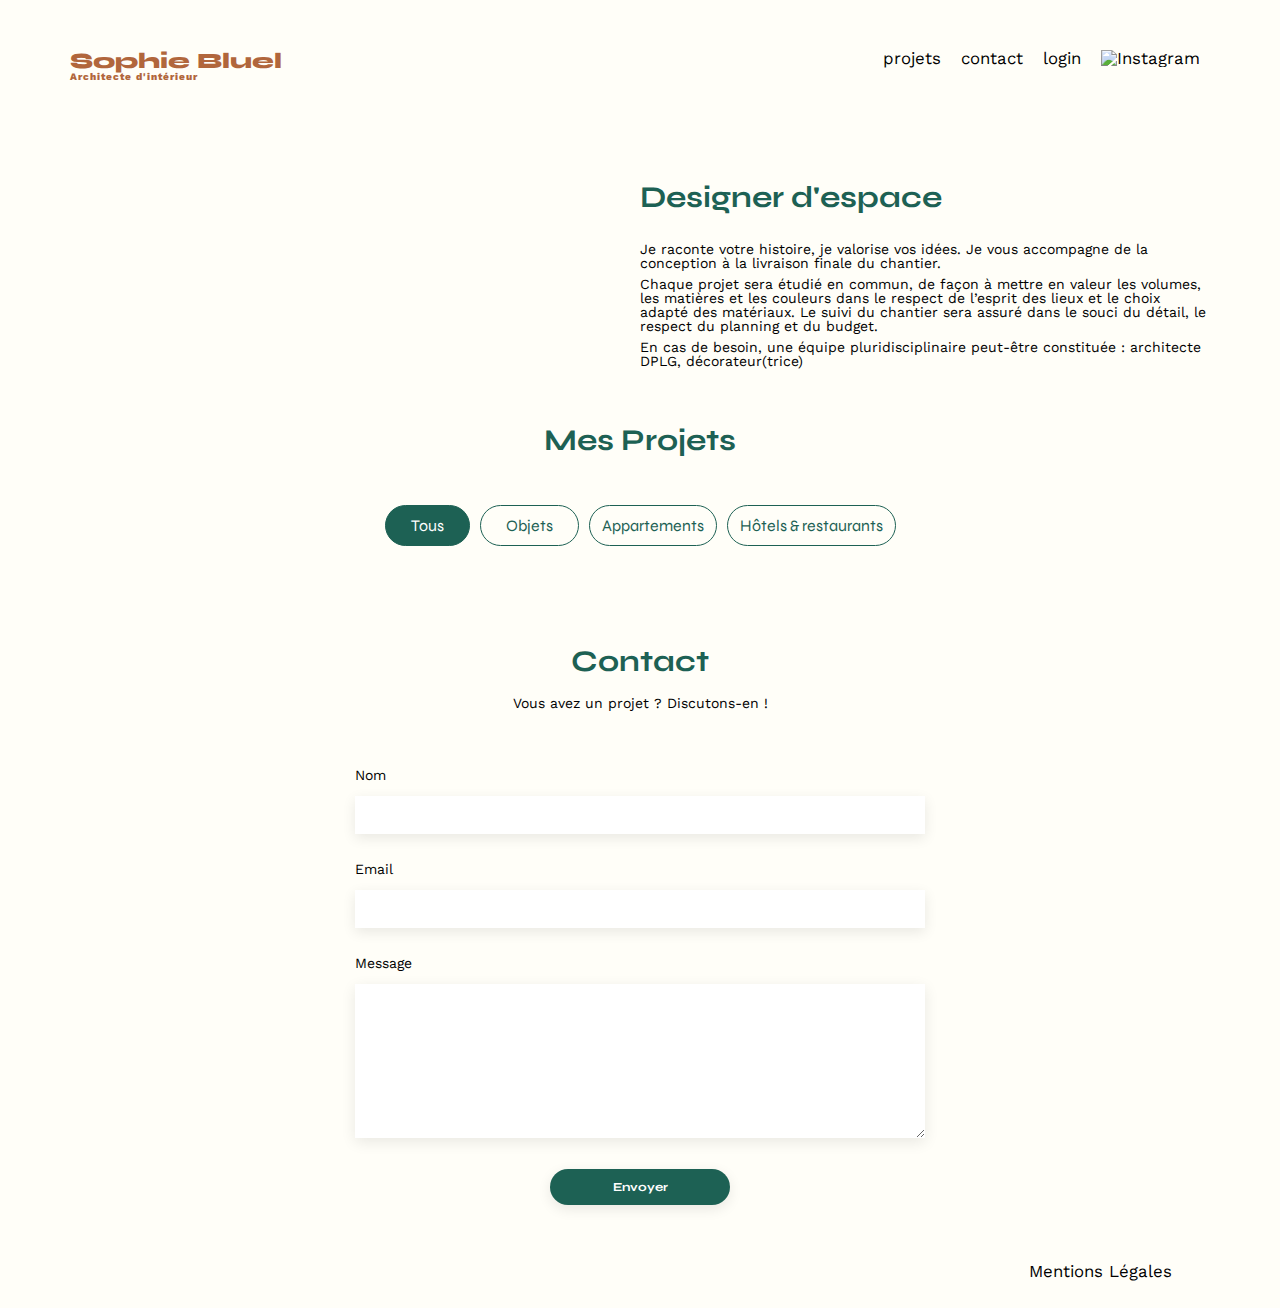
==== FrontEnd/index.html @ 12a9fc30 "Amélioration de la fonction de tri, intégration de la page de login, modifications mineures sur CSS " ====
<!DOCTYPE html>
<html lang="fr">
<head>
	<meta charset="UTF-8">
	<title>Sophie Bluel - Architecte d'intérieur</title>
	<meta name="viewport" content="width=device-width, initial-scale=1.0">
	<link rel="preconnect" href="https://fonts.googleapis.com">
	<link rel="preconnect" href="https://fonts.gstatic.com" crossorigin>
	<link href="https://fonts.googleapis.com/css2?family=Syne:wght@700;800&family=Work+Sans&display=swap" rel="stylesheet">
	<meta name="description" content="">
	<link rel="stylesheet" href="./assets/style.css">

	<!-- <script type="module" src="./scripts/main.js"></script> -->
    <script src="scripts/main.js"></script>

</head>
<body>
<header>
	<h1>Sophie Bluel <span>Architecte d'intérieur</span></h1>
	<nav>
		<ul>
			<a href="#projectAnchor"><li>projets</li></a>
			<a href="#contactAnchor"><li>contact</li></a>
			<a href="login.html"><li>login</li></a>
			<li><img src="./assets/icons/instagram.png" alt="Instagram"></li>
		</ul>
	</nav>
</header>
<main>
	<section id="introduction">
		<figure>
			<img src="./assets/images/sophie-bluel.png" alt="">
		</figure>
		<article>
			<h2>Designer d'espace</h2>
			<p>Je raconte votre histoire, je valorise vos idées. Je vous accompagne de la conception à la livraison finale du chantier.</p>
			<p>Chaque projet sera étudié en commun, de façon à mettre en valeur les volumes, les matières et les couleurs dans le respect de l’esprit des lieux et le choix adapté des matériaux. Le suivi du chantier sera assuré dans le souci du détail, le respect du planning et du budget.</p>
			<p>En cas de besoin, une équipe pluridisciplinaire peut-être constituée : architecte DPLG, décorateur(trice)</p>
		</article>
	</section>
	<section id="portfolio">
		<h2 id="projectAnchor">Mes Projets</h2>
		<div class="filter">
			<button class="filterBtn filterBtnSmall" onclick="filterProjectBtn('Tous')">Tous</button>
			<button class="filterBtn filterBtnSmall" onclick="filterProjectBtn('Objets')">Objets</button>
			<button class="filterBtn filterBtnLarge" onclick="filterProjectBtn('Appartements')">Appartements</button>
			<button class="filterBtn filterBtnLarge" onclick="filterProjectBtn('Hôtels & restaurants')">Hôtels & restaurants</button>
		</div>
		<div class="gallery">
		</div>
	</section>
	<section id="contact">
		<h2 id="contactAnchor">Contact</h2>
		<p>Vous avez un projet ? Discutons-en !</p>
		<form action="#" method="post">
			<label for="name">Nom</label>
			<input type="text" name="name" id="name" autocomplete="on">
			<label for="email">Email</label>
			<input type="email" name="email" id="email" autocomplete="on">
			<label for="message">Message</label>
			<textarea name="message" id="message" cols="30" rows="10"></textarea>
			<input type="submit" value="Envoyer">
		</form>
	</section>
</main>

<footer>
	<nav>
		<ul>
			<li>Mentions Légales</li>
		</ul>
	</nav>
</footer>
</body>
</html>
---- FrontEnd/assets/style.css ----
/* http://meyerweb.com/eric/tools/css/reset/
   v2.0 | 20110126
   License: none (public domain)
*/

html, body, div, span, applet, object, iframe,
h1, h2, h3, h4, h5, h6, p, blockquote, pre,
a, abbr, acronym, address, big, cite, code,
del, dfn, em, img, ins, kbd, q, s, samp,
small, strike, strong, sub, sup, tt, var,
b, u, i, center,
dl, dt, dd, ol, ul, li,
fieldset, form, label, legend,
table, caption, tbody, tfoot, thead, tr, th, td,
article, aside, canvas, details, embed,
figure, figcaption, footer, header, hgroup,
menu, nav, output, ruby, section, summary,
time, mark, audio, video {
	margin: 0;
	padding: 0;
	border: 0;
	font-size: 100%;
	font: inherit;
	vertical-align: baseline;
}

a{
	text-decoration: none;
	color: inherit;
}

/* HTML5 display-role reset for older browsers */
article, aside, details, figcaption, figure,
footer, header, hgroup, menu, nav, section {
	display: block;
}
body {
	line-height: 1;
}
ol, ul {
	list-style: none;
}
blockquote, q {
	quotes: none;
}
blockquote:before, blockquote:after,
q:before, q:after {
	content: '';
	content: none;
}
table {
	border-collapse: collapse;
	border-spacing: 0;
}
/** end reset css**/

body {
	/* ajout personnel pour maintenir le footer en bas de page 
	et baclground fidel à la maquette */
	display: flex;
	flex-direction: column;
	min-height: 100vh;
	background-color: #FFFEF8;
	/* Fin ajout personnel */

	max-width: 1140px;
	margin:auto;
	font-family: 'Work Sans' ;
	font-size: 14px;
}

main{
	flex-grow: 1;
}
header {
	display: flex;
	justify-content: space-between;
	margin: 50px 0
}
section {
	margin: 50px 0
}

h1{
	display: flex;
	flex-direction: column;
	font-family: 'Syne';
	font-size: 22px;
	font-weight: 800;
	color: #B1663C
}

h1 > span {
	font-family: 'Work Sans';
	font-size:10px;
	letter-spacing: 0.1em;

}

.title{
	cursor: pointer;
}

h2{
	font-family: 'Syne';
	font-weight: 700;
	font-size: 30px;
	color: #1D6154
}
nav ul {
	display: flex;
	align-items: center;
	list-style-type: none;

}
nav li {
	padding: 0 10px;
	font-size: 1.2em;
}

li:hover {
	color: #B1663C;
	cursor: pointer;
}

.onLoginPage{
	font-weight: bold;
}
#introduction {
	display: flex;
	align-items: center;
}
#introduction figure {
	flex: 1
}
#introduction img {
	display: block;
	margin: auto;
	width: 80%;
}

#introduction article {
	flex: 1
}
#introduction h2 {
	margin-bottom: 1em;
}

#introduction p {
	margin-bottom: 0.5em;
}
#portfolio h2 {
	text-align: center;
	/* margin-bottom: 1em; */
	margin-bottom: 50px;

}

.filter{
	display: flex;
	justify-content: center;
	align-items: center;
	gap: 10px;
	padding: 0 0 50px 0 ;
}

.filterBtn{
	background-color: transparent;
	color: #1D6154;
	border-radius: 60px;
	border: 1px solid #1D6154;
	font-family: Syne;
	font-size: 16px;
	cursor: pointer;
}

.filterBtnLarge{
	padding: 10px 12px;
}

.filterBtnSmall{
	padding: 10px 25px;
}

.active{
	background-color: #1D6154;
	color: #FFFFFF;
	border-radius: 60px;
	border: 1px solid #1D6154;
	font-family: Syne;
	font-size: 16px;
	cursor: pointer;
}

.gallery {
	width: 100%;
	display: grid;
	grid-template-columns: 1fr 1fr 1fr;
	grid-column-gap: 20px;
	grid-row-gap: 20px;
}

.gallery img {
	width: 100%;
}

#contact, #connexion {
	width: 50%;
	margin: auto;
}

#contact > * , #connexion > *{
	text-align: center;
}

#contact h2, #connexion h2{
	margin-bottom: 20px;
}

#contact form, #connexion form {
	text-align: left;
	margin-top:30px;
	display: flex;
	flex-direction: column;
}

#contact input, #connexion input {
	/* ajout personnel pour mieux respecter les boutons de la maquette */
	/* height: 50px; */
	height: 36px;
	font-size: 0.875em;
	/* Fin ajout personnel */

	border: none;
	box-shadow: 0px 4px 14px rgba(0, 0, 0, 0.09);
}

#contact label, #connexion label {
	margin: 2em 0 1em 0;
}

#contact textarea {
	border: none;
	box-shadow: 0px 4px 14px rgba(0, 0, 0, 0.09);
}

#connexion a {
	border-bottom: 1px solid;
}

.connexiontLinks{
	display: flex;
	flex-direction: column;
	justify-content: center;
	align-items: center;
	gap: 28px;
}

input[type="submit"]{
	font-family: 'Syne';
	font-weight: 700;
	color: white;
	background-color: #1D6154;

	/* ajout personnel pour mieux respecter les boutons de la maquette */
	margin : 2.5em auto ;
	/* margin : 2em auto ; */
	/* Fin ajout personnel */

	width: 180px;
	text-align: center;
	border-radius: 60px ;
	
}

footer nav ul {
	display: flex;
	justify-content: flex-end;
	margin: 2em
}
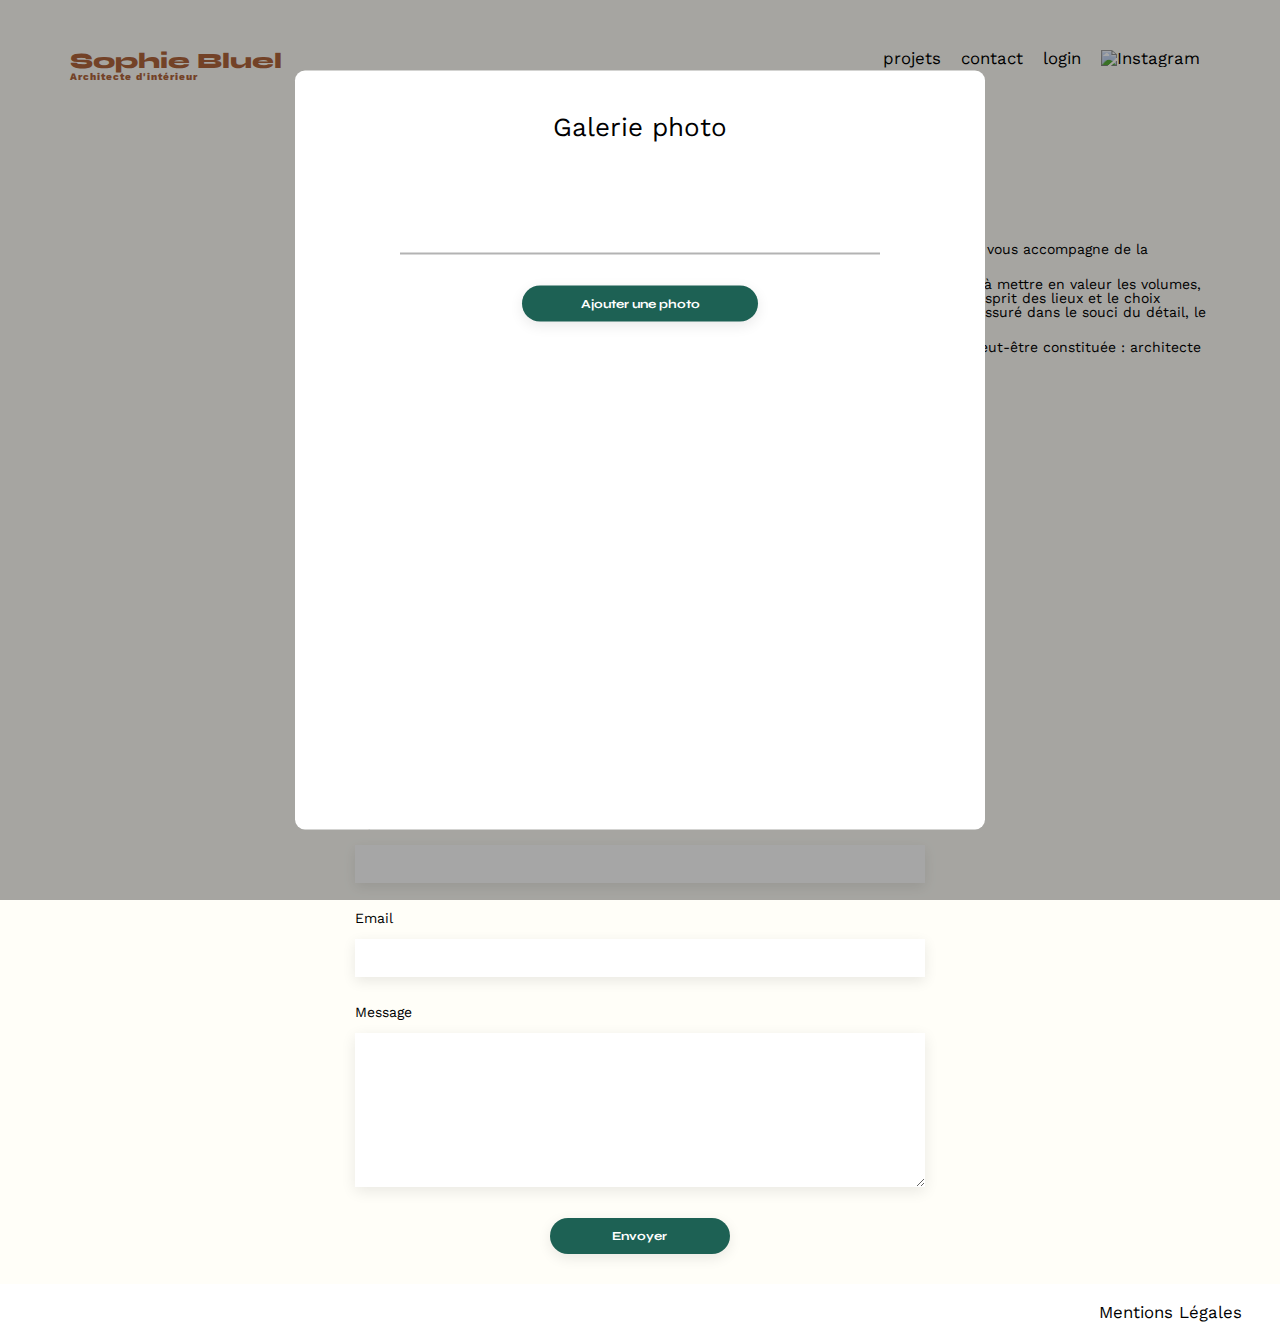
==== commit a6d37ce0: "gestion du login utilisateur, création de la modale, correction du code avec contrainte du projet ( " ====
--- a/FrontEnd/index.html
+++ b/FrontEnd/index.html
@@ -9,67 +9,91 @@
 	<link href="https://fonts.googleapis.com/css2?family=Syne:wght@700;800&family=Work+Sans&display=swap" rel="stylesheet">
 	<meta name="description" content="">
 	<link rel="stylesheet" href="./assets/style.css">
+	<script src="https://kit.fontawesome.com/ed2cc077c8.js" crossorigin="anonymous"></script>
 
 	<!-- <script type="module" src="./scripts/main.js"></script> -->
-    <script src="scripts/main.js"></script>
+    <script src="scripts/main.js" defer></script>
 
 </head>
 <body>
-<header>
-	<h1>Sophie Bluel <span>Architecte d'intérieur</span></h1>
-	<nav>
-		<ul>
-			<a href="#projectAnchor"><li>projets</li></a>
-			<a href="#contactAnchor"><li>contact</li></a>
-			<a href="login.html"><li>login</li></a>
-			<li><img src="./assets/icons/instagram.png" alt="Instagram"></li>
-		</ul>
-	</nav>
-</header>
-<main>
-	<section id="introduction">
-		<figure>
-			<img src="./assets/images/sophie-bluel.png" alt="">
-		</figure>
-		<article>
-			<h2>Designer d'espace</h2>
-			<p>Je raconte votre histoire, je valorise vos idées. Je vous accompagne de la conception à la livraison finale du chantier.</p>
-			<p>Chaque projet sera étudié en commun, de façon à mettre en valeur les volumes, les matières et les couleurs dans le respect de l’esprit des lieux et le choix adapté des matériaux. Le suivi du chantier sera assuré dans le souci du détail, le respect du planning et du budget.</p>
-			<p>En cas de besoin, une équipe pluridisciplinaire peut-être constituée : architecte DPLG, décorateur(trice)</p>
-		</article>
-	</section>
-	<section id="portfolio">
-		<h2 id="projectAnchor">Mes Projets</h2>
-		<div class="filter">
-			<button class="filterBtn filterBtnSmall" onclick="filterProjectBtn('Tous')">Tous</button>
-			<button class="filterBtn filterBtnSmall" onclick="filterProjectBtn('Objets')">Objets</button>
-			<button class="filterBtn filterBtnLarge" onclick="filterProjectBtn('Appartements')">Appartements</button>
-			<button class="filterBtn filterBtnLarge" onclick="filterProjectBtn('Hôtels & restaurants')">Hôtels & restaurants</button>
+	
+	<div class="adminTop">
+		<i class="fa-regular fa-pen-to-square"></i>
+        <p></i>Mode édition</p>
+	</div>
+	<header>
+		<h1>Sophie Bluel <span>Architecte d'intérieur</span></h1>
+		<nav>
+			<ul>
+				<a href="#projectAnchor"><li>projets</li></a>
+				<a href="#contactAnchor"><li>contact</li></a>
+				<a><li class="loginBtn">login</li></a>
+				<li><img src="./assets/icons/instagram.png" alt="Instagram"></li>
+			</ul>
+		</nav>
+	</header>
+	<main>
+		<section id="introduction">
+			<figure>
+				<img src="./assets/images/sophie-bluel.png" alt="">
+			</figure>
+			<article>
+				<h2>Designer d'espace</h2>
+				<p>Je raconte votre histoire, je valorise vos idées. Je vous accompagne de la conception à la livraison finale du chantier.</p>
+				<p>Chaque projet sera étudié en commun, de façon à mettre en valeur les volumes, les matières et les couleurs dans le respect de l’esprit des lieux et le choix adapté des matériaux. Le suivi du chantier sera assuré dans le souci du détail, le respect du planning et du budget.</p>
+				<p>En cas de besoin, une équipe pluridisciplinaire peut-être constituée : architecte DPLG, décorateur(trice)</p>
+			</article>
+		</section>
+		<section id="portfolio">
+			<div class="pojectTitle">
+				<h2 id="projectAnchor">Mes Projets</h2>
+			</div>
+			<div class="filter">
+				
+			</div>
+			<div class="gallery">
+			</div>
+		</section>
+		<section id="contact">
+			<h2 id="contactAnchor">Contact</h2>
+			<p>Vous avez un projet ? Discutons-en !</p>
+			<form action="#" method="post">
+				<label for="name">Nom</label>
+				<input type="text" name="name" id="name" autocomplete="on">
+				<label for="email">Email</label>
+				<input type="email" name="email" id="email" autocomplete="on">
+				<label for="message">Message</label>
+				<textarea name="message" id="message" cols="30" rows="10"></textarea>
+				<input type="submit" value="Envoyer">
+			</form>
+		</section>
+	
+		
+	</main>
+	<footer>
+		<nav>
+			<ul>
+				<li>Mentions Légales</li>
+			</ul>
+		</nav>
+	</footer>
+
+	<!-- modale pour admninistré le site -->
+	<div class="modalBackground">
+		<div class="modal">
+			<div class="modalTop">
+				<i class="fa-solid fa-xmark fa-lg"></i>
+			</div>
+			<div class="modalTitle">Galerie photo</div>
+			<div class="modalGallery">
+	
+			</div>
+			<p class="separator"></p>
+			<input type="submit" value="Ajouter une photo">
+
+			<!-- <button type="submit">Ajouter une photo</button> -->
 		</div>
-		<div class="gallery">
-		</div>
-	</section>
-	<section id="contact">
-		<h2 id="contactAnchor">Contact</h2>
-		<p>Vous avez un projet ? Discutons-en !</p>
-		<form action="#" method="post">
-			<label for="name">Nom</label>
-			<input type="text" name="name" id="name" autocomplete="on">
-			<label for="email">Email</label>
-			<input type="email" name="email" id="email" autocomplete="on">
-			<label for="message">Message</label>
-			<textarea name="message" id="message" cols="30" rows="10"></textarea>
-			<input type="submit" value="Envoyer">
-		</form>
-	</section>
-</main>
-
-<footer>
-	<nav>
-		<ul>
-			<li>Mentions Légales</li>
-		</ul>
-	</nav>
-</footer>
+	</div>
+	
 </body>
 </html>
--- a/FrontEnd/assets/style.css
+++ b/FrontEnd/assets/style.css
@@ -24,11 +24,6 @@
 	vertical-align: baseline;
 }
 
-a{
-	text-decoration: none;
-	color: inherit;
-}
-
 /* HTML5 display-role reset for older browsers */
 article, aside, details, figcaption, figure,
 footer, header, hgroup, menu, nav, section {
@@ -55,10 +50,11 @@
 /** end reset css**/
 
 body {
-	/* ajout personnel pour maintenir le footer en bas de page 
+	/* Ajout personnel pour maintenir le footer en bas de page 
 	et baclground fidel à la maquette */
 	display: flex;
 	flex-direction: column;
+	align-items: center;
 	min-height: 100vh;
 	background-color: #FFFEF8;
 	/* Fin ajout personnel */
@@ -71,14 +67,22 @@
 
 main{
 	flex-grow: 1;
-}
+	width: 100%;
+}
+
 header {
 	display: flex;
 	justify-content: space-between;
-	margin: 50px 0
-}
+	margin: 50px 0;
+	
+	/* Ajout personnel  */
+	width: 100%;
+	/* Fin ajout personnel */
+
+}
+
 section {
-	margin: 50px 0
+	margin: 50px 0;
 }
 
 h1{
@@ -97,10 +101,6 @@
 
 }
 
-.title{
-	cursor: pointer;
-}
-
 h2{
 	font-family: 'Syne';
 	font-weight: 700;
@@ -123,9 +123,6 @@
 	cursor: pointer;
 }
 
-.onLoginPage{
-	font-weight: bold;
-}
 #introduction {
 	display: flex;
 	align-items: center;
@@ -153,9 +150,130 @@
 	text-align: center;
 	/* margin-bottom: 1em; */
 	margin-bottom: 50px;
-
-}
-
+}
+
+#portfolio p{
+	margin-bottom: 50px;
+}
+
+.gallery {
+	width: 100%;
+	display: grid;
+	grid-template-columns: 1fr 1fr 1fr;
+	grid-column-gap: 20px;
+	grid-row-gap: 20px;
+}
+
+.gallery img {
+	width: 100%;
+}
+
+#contact, #connexion {
+	width: 50%;
+	margin: auto;
+}
+
+#contact > * , #connexion > *{
+	text-align: center;
+}
+
+#contact h2, #connexion h2{
+	margin-bottom: 20px;
+}
+
+#contact form, #connexion form {
+	text-align: left;
+	margin-top:30px;
+	display: flex;
+	flex-direction: column;
+}
+
+#contact input, #connexion input, .modal input  {
+	/* ajout personnel pour mieux respecter les boutons de la maquette */
+	/* height: 50px; */
+	height: 36px;
+	font-size: 0.875em;
+	/* Fin ajout personnel */
+
+	border: none;
+	box-shadow: 0px 4px 14px rgba(0, 0, 0, 0.09);
+}
+
+#contact label, #connexion label {
+	margin: 2em 0 1em 0;
+}
+
+#contact textarea {
+	border: none;
+	box-shadow: 0px 4px 14px rgba(0, 0, 0, 0.09);
+}
+
+#connexion a {
+	border-bottom: 1px solid;
+}
+
+.connexiontLinks{
+	display: flex;
+	flex-direction: column;
+	justify-content: center;
+	align-items: center;
+	gap: 28px;
+}
+
+input[type="submit"]{
+	font-family: 'Syne';
+	font-weight: 700;
+	color: white;
+	background-color: #1D6154;
+
+	/* ajout personnel pour mieux respecter les boutons de la maquette */
+	margin : 2.5em auto ;
+	cursor: pointer;
+	/* Fin ajout personnel */
+	
+	/* margin : 2em auto ; */
+	width: 31.5%;
+	/* width: 180px; */
+	text-align: center;
+	border-radius: 60px ;
+	
+}
+
+footer nav ul {
+	display: flex;
+	justify-content: flex-end;
+	margin: 20px 28px;
+}
+
+/* Ajouts personnels */
+
+footer{
+	width: 100vw;
+	background-color: #FFFFFF;
+}
+
+/* Reset */
+a{
+	text-decoration: none;
+	color: inherit;
+}
+
+/* Titre section portfolio */
+.pojectTitle{
+	display: flex;
+	justify-content: center;
+	align-items: center;
+	gap: 30px;
+	padding-top: 90px;
+}
+
+.modifyProject{
+	display: flex;
+	gap: 10px;
+	cursor: pointer;
+}
+
+/* Barre de filtre */
 .filter{
 	display: flex;
 	justify-content: center;
@@ -192,89 +310,101 @@
 	cursor: pointer;
 }
 
-.gallery {
+/* Top barre noire page d'édition */
+.adminTop{
+	/* width: 1440px; */
+	width: 100vw;
+	height: 59px;
+	display: none;
+	justify-content: center;
+	align-items: center;
+	gap: 11px;
+	background-color: #000000;
+	color: #FFFFFF;
+}
+
+/* Style pour la modale */
+.modalBackground{
+    display: flex;
+    /* display: none; */
+    position: fixed;
+    height: 100vh;
+    width: 100vw;
+    background-color: rgba(0, 0, 0, 0.35);
+}
+
+.modal{
+    position: absolute;
+    top: 50%;
+    left: 50%;
+    transform: translate(-50%, -50%);
+    flex-wrap: wrap;
+    justify-content: center;
+    align-items: center;
+    width: 630px;
+	height: 688px;
+    padding: 26px 30px 45px 30px;
+    text-align: center;
+    background-color: #FFFFFF;
+    border-radius: 10px;
+    z-index: 1;
+}
+
+.modalTop{
+	display: flex;
+	justify-content: flex-end;
+}
+
+.modalTitle {
+	font-family: Work Sans;
+	font-size: 26px;
+	padding-top: 17px;
+}
+
+.modalGallery{
+	padding: 46px 75px 67px 75px;
+} 
+
+.modalGallery {
+	/* width: 100%; */
+	display: grid;
+	grid-template-columns: 1fr 1fr 1fr 1fr 1fr;
+	grid-column-gap: 8px;
+	grid-row-gap: 24px;
+}
+
+.modalGallery img {
 	width: 100%;
-	display: grid;
-	grid-template-columns: 1fr 1fr 1fr;
-	grid-column-gap: 20px;
-	grid-row-gap: 20px;
-}
-
-.gallery img {
-	width: 100%;
-}
-
-#contact, #connexion {
-	width: 50%;
-	margin: auto;
-}
-
-#contact > * , #connexion > *{
-	text-align: center;
-}
-
-#contact h2, #connexion h2{
-	margin-bottom: 20px;
-}
-
-#contact form, #connexion form {
-	text-align: left;
-	margin-top:30px;
-	display: flex;
-	flex-direction: column;
-}
-
-#contact input, #connexion input {
-	/* ajout personnel pour mieux respecter les boutons de la maquette */
-	/* height: 50px; */
-	height: 36px;
-	font-size: 0.875em;
-	/* Fin ajout personnel */
-
-	border: none;
-	box-shadow: 0px 4px 14px rgba(0, 0, 0, 0.09);
-}
-
-#contact label, #connexion label {
-	margin: 2em 0 1em 0;
-}
-
-#contact textarea {
-	border: none;
-	box-shadow: 0px 4px 14px rgba(0, 0, 0, 0.09);
-}
-
-#connexion a {
-	border-bottom: 1px solid;
-}
-
-.connexiontLinks{
-	display: flex;
-	flex-direction: column;
+} 
+
+.separator{
+	border: 1px solid #B3B3B3;
+	margin: 0 75px;
+}
+
+.modal input[type="submit"]{
+	width: 37.5%;
+}
+
+/* Modification d'éléments page de login */
+.titleLoginPage{
+	cursor: pointer;
+}
+
+.onLoginPage{
+	font-weight: bold;
+}
+
+/* message d'erreur de login */
+.errorMessage{
+	display: none;
 	justify-content: center;
-	align-items: center;
-	gap: 28px;
-}
-
-input[type="submit"]{
-	font-family: 'Syne';
-	font-weight: 700;
-	color: white;
-	background-color: #1D6154;
-
-	/* ajout personnel pour mieux respecter les boutons de la maquette */
-	margin : 2.5em auto ;
-	/* margin : 2em auto ; */
-	/* Fin ajout personnel */
-
-	width: 180px;
-	text-align: center;
-	border-radius: 60px ;
-	
-}
-
-footer nav ul {
-	display: flex;
-	justify-content: flex-end;
-	margin: 2em
-}+	gap: 15px;
+	padding: 20px;
+	margin-top: 20px;
+	border: 3px dashed red;
+	color: red;
+	font-weight: bold;
+}
+
+/* Fin ajout personnel */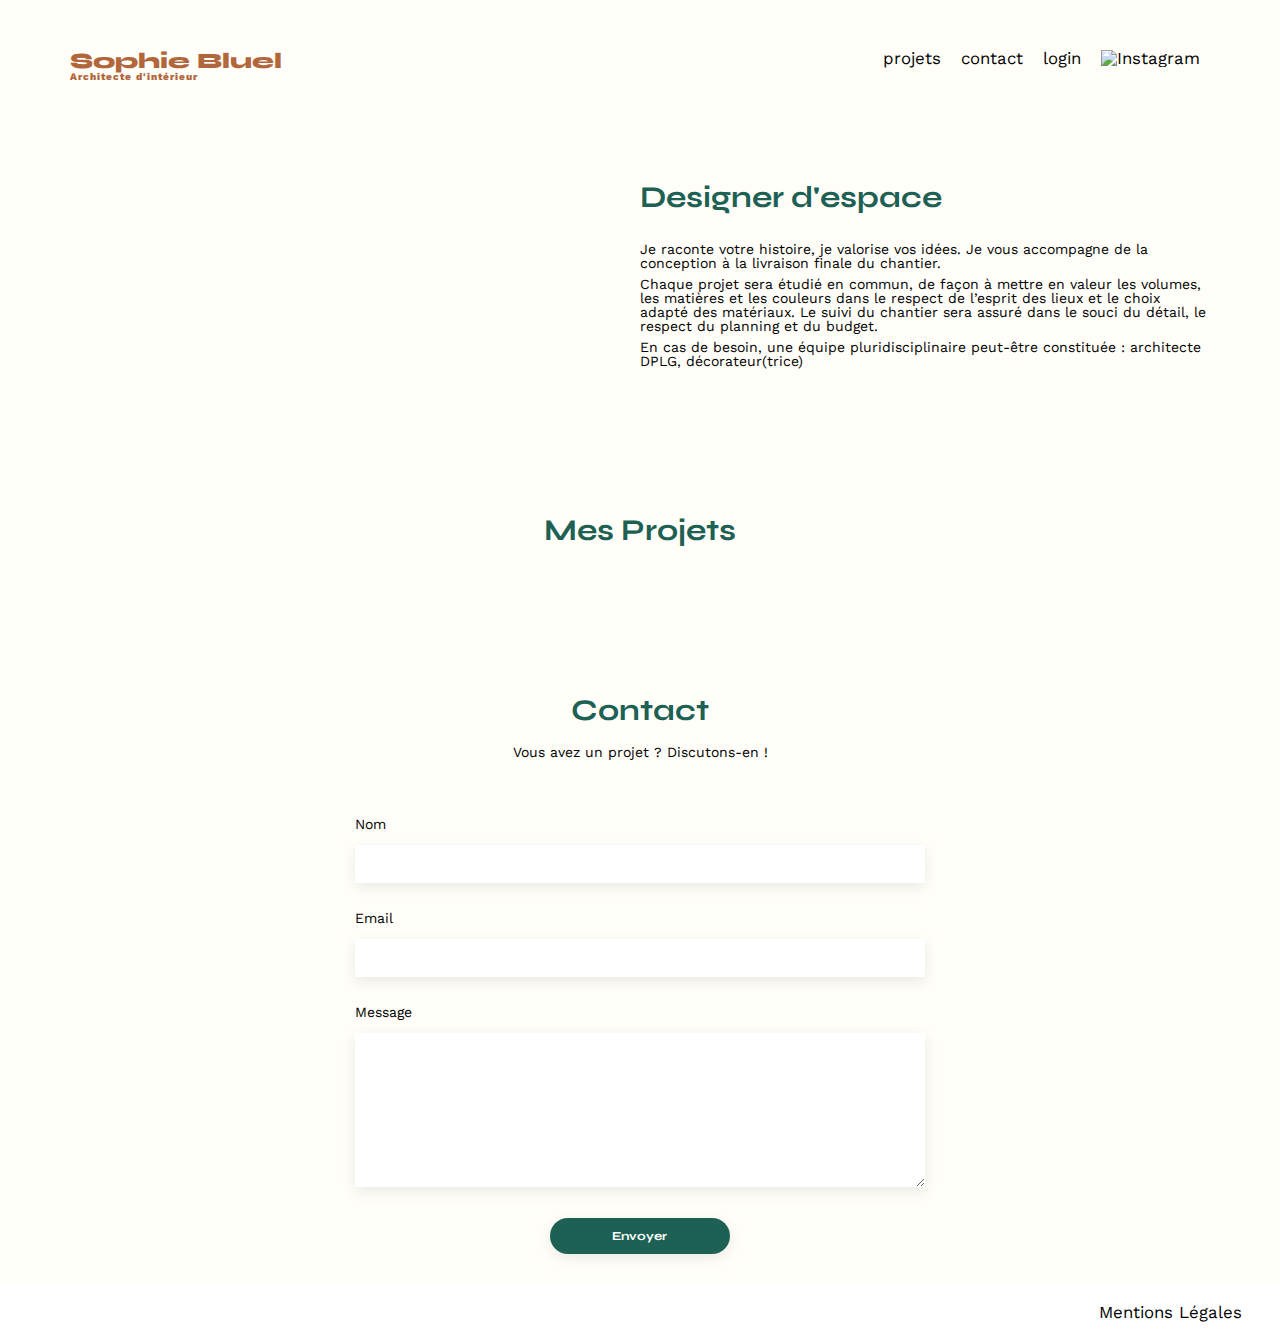
==== commit b5590704: "Mise en place du style des 2 modales" ====
--- a/FrontEnd/index.html
+++ b/FrontEnd/index.html
@@ -82,16 +82,43 @@
 	<div class="modalBackground">
 		<div class="modal">
 			<div class="modalTop">
-				<i class="fa-solid fa-xmark fa-lg"></i>
+				<i class="fa-solid fa-arrow-left fa-lg modalArrowIcon"></i>
+				<i class="fa-solid fa-xmark fa-lg modalCrossIcon"></i>
 			</div>
-			<div class="modalTitle">Galerie photo</div>
-			<div class="modalGallery">
-	
+
+			<div class="firstModal">
+				<p class="modalTitle">Galerie photo</p>
+				<div class="modalGallery">
+		
+				</div>	
+				<p class="separator"></p>
+				<input type="submit" value="Ajouter une photo">		
 			</div>
-			<p class="separator"></p>
-			<input type="submit" value="Ajouter une photo">
 
-			<!-- <button type="submit">Ajouter une photo</button> -->
+			<div class="secondModal">
+				<p class="modalTitle">Ajout photo</p>
+				<div class="modalform">
+					<div class="addPhotoBox">
+						<i class="fa-regular fa-image "></i>
+						<!-- <input type="file" accept=".jpg, .png" > -->
+						<label for="image_uploads">+ Ajouter photo</label>
+						<input
+      						type="file"
+      						id="image_uploads"
+      						name="image_uploads"
+      						accept=".jpg, .jpeg, .png"/>
+						<p>jpg, png : 4mo max</p>
+					</div>
+					<form action="">
+						<label for="name">Titre</label>
+						<input type="text" name="name" id="name" autocomplete="off">
+						<label for="categories">Catégorie</label>
+						<select name="" name="categories" id="categories"></select>
+					</form>
+				</div>
+				<p class="separator"></p>
+				<input type="submit" name="validate" id="validate" value="Valider" class="validateBtn">		
+			</div>
 		</div>
 	</div>
 	
--- a/FrontEnd/assets/style.css
+++ b/FrontEnd/assets/style.css
@@ -181,16 +181,15 @@
 	margin-bottom: 20px;
 }
 
-#contact form, #connexion form {
+#contact form, #connexion form, .secondModal form{
 	text-align: left;
 	margin-top:30px;
 	display: flex;
 	flex-direction: column;
 }
 
-#contact input, #connexion input, .modal input  {
+#contact input, #connexion input, .modal input, .secondModal select{
 	/* ajout personnel pour mieux respecter les boutons de la maquette */
-	/* height: 50px; */
 	height: 36px;
 	font-size: 0.875em;
 	/* Fin ajout personnel */
@@ -199,11 +198,11 @@
 	box-shadow: 0px 4px 14px rgba(0, 0, 0, 0.09);
 }
 
-#contact label, #connexion label {
+#contact label, #connexion label, .secondModal label {
 	margin: 2em 0 1em 0;
 }
 
-#contact textarea {
+#contact textarea{
 	border: none;
 	box-shadow: 0px 4px 14px rgba(0, 0, 0, 0.09);
 }
@@ -236,7 +235,6 @@
 	/* width: 180px; */
 	text-align: center;
 	border-radius: 60px ;
-	
 }
 
 footer nav ul {
@@ -310,6 +308,27 @@
 	cursor: pointer;
 }
 
+/* Modification d'éléments sur la page de login */
+.titleLoginPage{
+	cursor: pointer;
+}
+
+.onLoginPage{
+	font-weight: bold;
+}
+
+/* message d'erreur de login */
+.errorMessage{
+	display: none;
+	justify-content: center;
+	gap: 15px;
+	padding: 20px;
+	margin-top: 20px;
+	border: 3px dashed red;
+	color: red;
+	font-weight: bold;
+}
+
 /* Top barre noire page d'édition */
 .adminTop{
 	/* width: 1440px; */
@@ -325,8 +344,8 @@
 
 /* Style pour la modale */
 .modalBackground{
-    display: flex;
-    /* display: none; */
+    /* display: flex; */
+    display: none;
     position: fixed;
     height: 100vh;
     width: 100vw;
@@ -341,8 +360,9 @@
     flex-wrap: wrap;
     justify-content: center;
     align-items: center;
+	box-sizing: border-box;
     width: 630px;
-	height: 688px;
+	height: 670px;
     padding: 26px 30px 45px 30px;
     text-align: center;
     background-color: #FFFFFF;
@@ -355,6 +375,14 @@
 	justify-content: flex-end;
 }
 
+.modalTop i{
+	cursor: pointer;
+}
+
+.modalArrowIcon{
+	display: none;
+}
+
 .modalTitle {
 	font-family: Work Sans;
 	font-size: 26px;
@@ -366,7 +394,6 @@
 } 
 
 .modalGallery {
-	/* width: 100%; */
 	display: grid;
 	grid-template-columns: 1fr 1fr 1fr 1fr 1fr;
 	grid-column-gap: 8px;
@@ -377,34 +404,79 @@
 	width: 100%;
 } 
 
+.firstModal{
+	display: block;
+}
+
+.secondModal{
+	display: none;
+}
+
+.modalform{
+	padding: 36px 75px 47px 75px;
+}
+
+.addPhotoBox{
+	background-color: #E8F1F6;
+	display: flex;
+	flex-direction: column;
+	align-items: center;
+	padding: 20px 0;
+	gap: 7px;
+}
+
+.addPhotoBox i{
+	color: #B9C5CC;
+	font-size: 5.5em;
+	padding-bottom: 7px;
+}
+
+.addPhotoBox label{
+	margin: 0;
+	width: 173px;
+	height: 36px;
+	font-size: 0.875em;
+	border-radius: 50px;
+	color: #306685;
+	background-color: #CBD6DC;
+	cursor: pointer;
+	display: flex;
+	align-items: center;
+	justify-content: center;
+}
+
+.addPhotoBox input[type=file]{
+	display: none;
+}
+
+.addPhotoBox p {
+	color: #444;
+	font-size: 10px;
+}
+
+.secondModal form{
+	margin-top:0;
+}
+
+.modal input, .secondModal select{
+	box-sizing: border-box;
+	height: 51px;
+}
+
 .separator{
 	border: 1px solid #B3B3B3;
 	margin: 0 75px;
 }
 
 .modal input[type="submit"]{
-	width: 37.5%;
-}
-
-/* Modification d'éléments page de login */
-.titleLoginPage{
-	cursor: pointer;
-}
-
-.onLoginPage{
-	font-weight: bold;
-}
-
-/* message d'erreur de login */
-.errorMessage{
-	display: none;
-	justify-content: center;
-	gap: 15px;
-	padding: 20px;
-	margin-top: 20px;
-	border: 3px dashed red;
-	color: red;
-	font-weight: bold;
-}
+	height: 36px;
+	width: 43.7%;
+}
+
+#validate{
+	background-color: #A7A7A7;
+	color: #FFFFFF;
+}
+
 
 /* Fin ajout personnel */